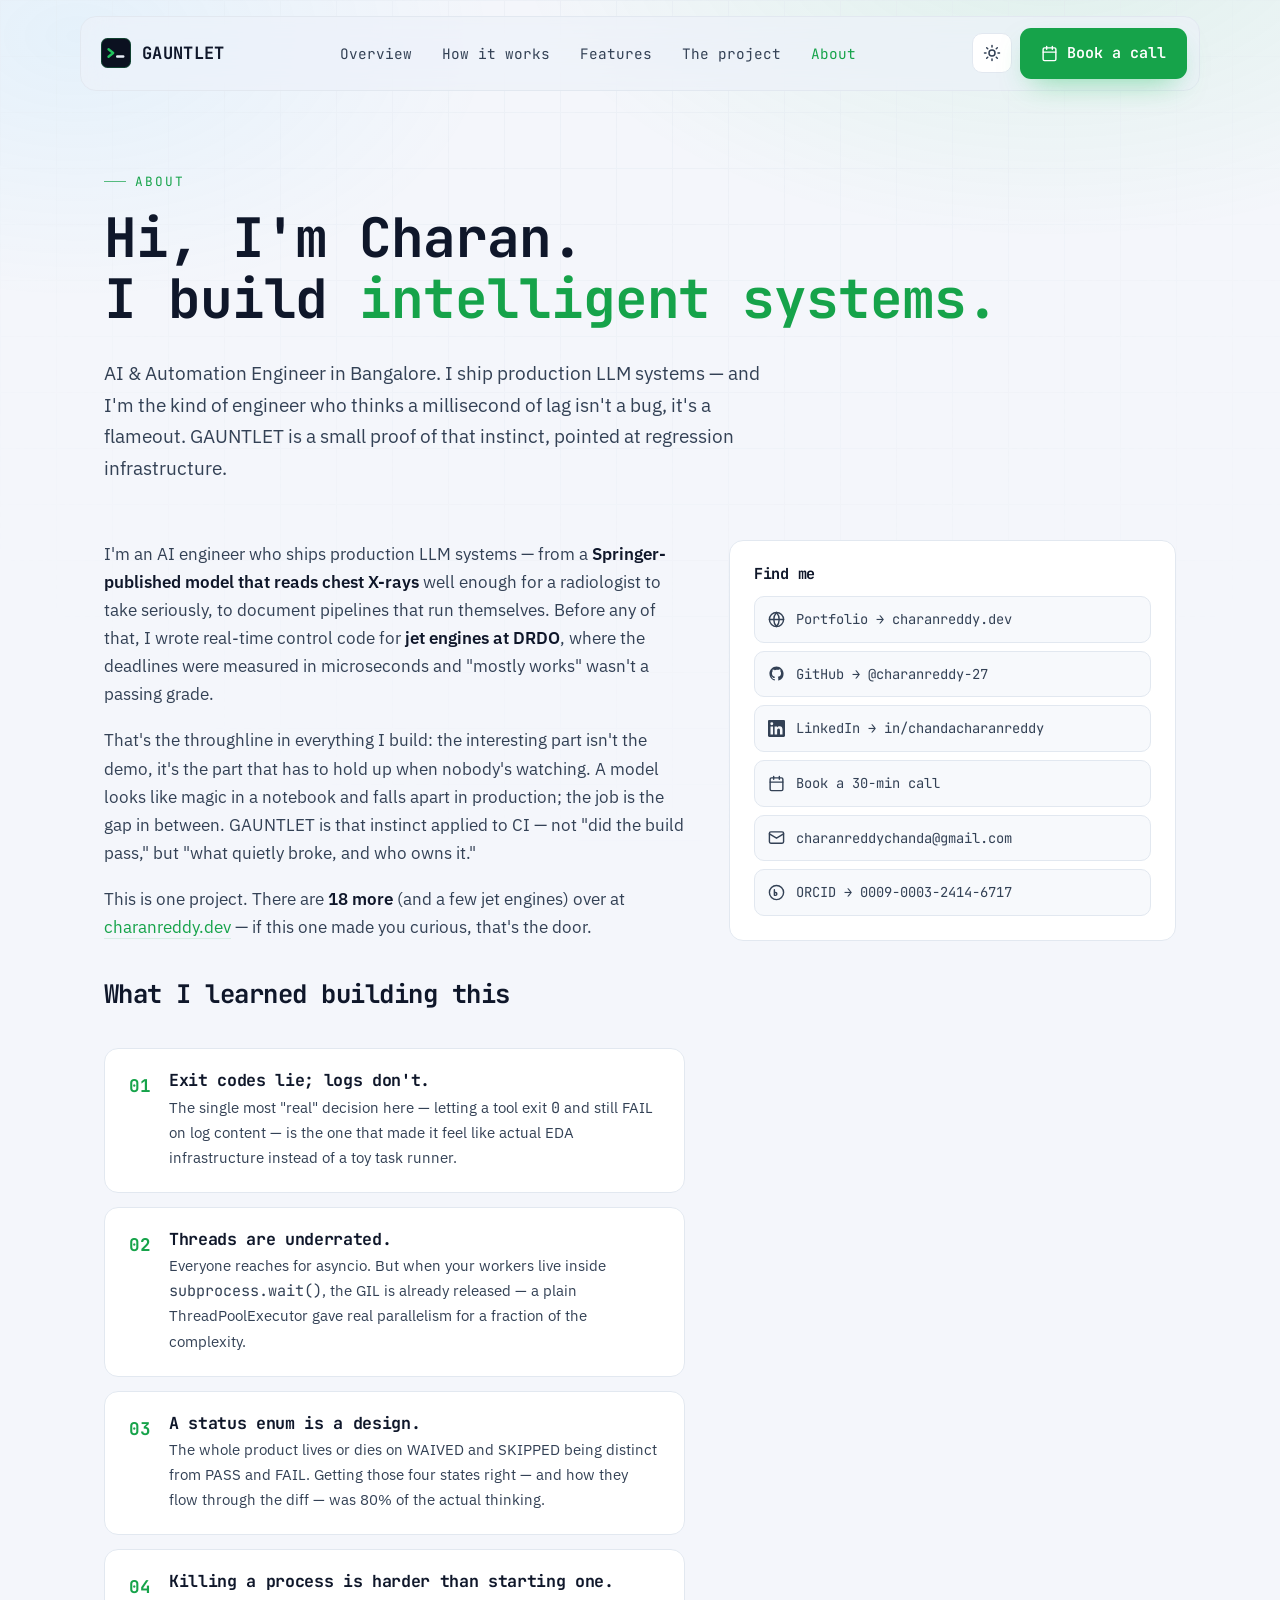
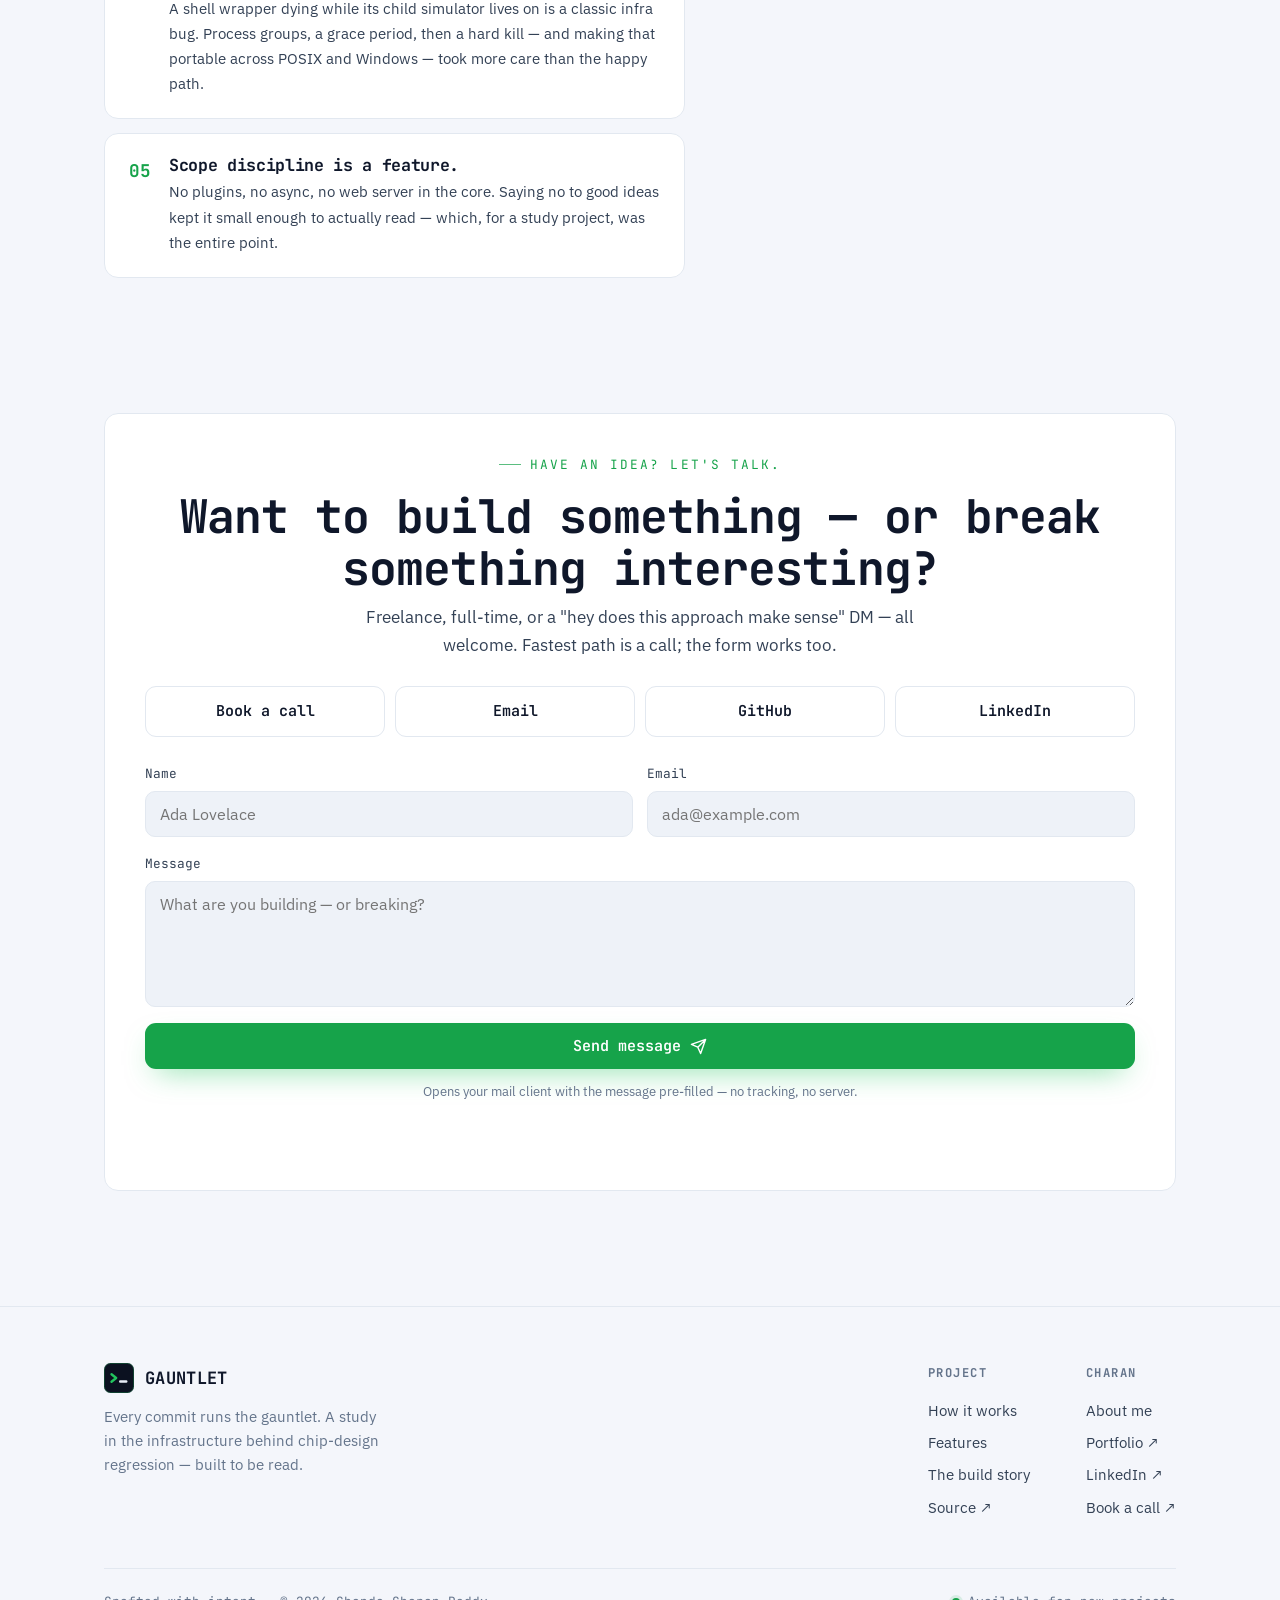
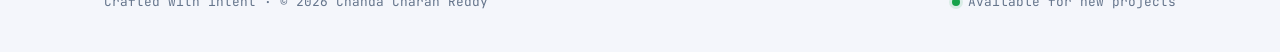
==== web/about.html @ 0a45bc00 "Add base styles for GAUNTLET design system with dark and light themes" ====
<!DOCTYPE html>
<html lang="en" data-theme="dark">
<head>
<meta charset="utf-8">
<meta name="viewport" content="width=device-width, initial-scale=1">
<title>Charan Reddy Chanda — About</title>
<meta name="description" content="AI & Automation Engineer who ships production LLM systems — and, once, real-time control code for jet engines. The human behind GAUNTLET.">
<meta name="author" content="Chanda Charan Reddy">
<meta name="theme-color" content="#070b14">

<meta property="og:type" content="profile">
<meta property="og:title" content="Charan Reddy Chanda — About">
<meta property="og:description" content="AI & Automation Engineer. Ships production LLM systems. Built GAUNTLET as a study in regression infrastructure.">
<meta property="og:image" content="og.png">
<meta name="twitter:card" content="summary_large_image">
<meta name="twitter:title" content="Charan Reddy Chanda — About">
<meta name="twitter:description" content="AI & Automation Engineer. Ships production LLM systems. Built GAUNTLET.">
<meta name="twitter:image" content="og.png">

<link rel="icon" href="favicon.svg" type="image/svg+xml">
<link rel="preconnect" href="https://fonts.googleapis.com">
<link rel="preconnect" href="https://fonts.gstatic.com" crossorigin>
<link href="https://fonts.googleapis.com/css2?family=IBM+Plex+Sans:wght@300;400;500;600&family=JetBrains+Mono:wght@400;500;600;700&display=swap" rel="stylesheet">
<link rel="stylesheet" href="styles.css">
</head>
<body>

<nav class="nav" id="nav" aria-label="Primary">
  <a class="brand" href="index.html" aria-label="GAUNTLET home">
    <svg class="logo" viewBox="0 0 64 64" aria-hidden="true"><rect width="64" height="64" rx="14" fill="#0b1120"/><rect x="1" y="1" width="62" height="62" rx="13" fill="none" stroke="#22c55e" stroke-opacity="0.4" stroke-width="1.5"/><path d="M16 24 L26 32 L16 40" fill="none" stroke="#22c55e" stroke-width="5" stroke-linecap="round" stroke-linejoin="round"/><rect x="32" y="37" width="18" height="5" rx="2.5" fill="#e8edf6"/></svg>
    GAUNTLET
  </a>
  <div class="nav-links" id="navLinks">
    <a href="index.html">Overview</a>
    <a href="index.html#how">How it works</a>
    <a href="index.html#features">Features</a>
    <a href="project.html">The project</a>
    <a href="about.html" aria-current="page">About</a>
  </div>
  <div class="nav-actions">
    <button class="icon-btn theme-toggle" id="themeToggle" type="button" aria-label="Toggle color theme">
      <svg class="moon" viewBox="0 0 24 24" fill="none" stroke="currentColor" stroke-width="2" stroke-linecap="round" stroke-linejoin="round" aria-hidden="true"><path d="M21 12.79A9 9 0 1 1 11.21 3 7 7 0 0 0 21 12.79z"/></svg>
      <svg class="sun" viewBox="0 0 24 24" fill="none" stroke="currentColor" stroke-width="2" stroke-linecap="round" stroke-linejoin="round" aria-hidden="true"><circle cx="12" cy="12" r="4"/><path d="M12 2v2M12 20v2M4.9 4.9l1.4 1.4M17.7 17.7l1.4 1.4M2 12h2M20 12h2M4.9 19.1l1.4-1.4M17.7 6.3l1.4-1.4"/></svg>
    </button>
    <a class="btn btn-primary" href="https://cal.com/charanreddy-27/30min" target="_blank" rel="noopener">
      <svg viewBox="0 0 24 24" fill="none" stroke="currentColor" stroke-width="2" stroke-linecap="round" stroke-linejoin="round" aria-hidden="true"><rect x="3" y="4" width="18" height="18" rx="2"/><path d="M16 2v4M8 2v4M3 10h18"/></svg>
      Book a call
    </a>
    <button class="icon-btn nav-toggle" id="navToggle" type="button" aria-label="Toggle menu" aria-expanded="false">
      <svg viewBox="0 0 24 24" fill="none" stroke="currentColor" stroke-width="2" stroke-linecap="round" aria-hidden="true"><path d="M3 6h18M3 12h18M3 18h18"/></svg>
    </button>
  </div>
</nav>

<!-- ===================================================== PAGE HERO -->
<header class="page-hero">
  <div class="wrap">
    <span class="eyebrow">About</span>
    <h1 style="font-size:clamp(2.1rem,5vw,3.4rem)">Hi, I'm Charan.<br>I build <span class="text-green">intelligent systems.</span></h1>
    <p class="lede">
      AI &amp; Automation Engineer in Bangalore. I ship production LLM systems —
      and I'm the kind of engineer who thinks a millisecond of lag isn't a bug,
      it's a flameout. GAUNTLET is a small proof of that instinct, pointed at
      regression infrastructure.
    </p>
  </div>
</header>

<!-- ======================================================== BODY -->
<section style="padding-top:20px">
  <div class="wrap about-grid">
    <div class="prose reveal">
      <p>
        I'm an AI engineer who ships production LLM systems — from a
        <strong>Springer-published model that reads chest X-rays</strong> well
        enough for a radiologist to take seriously, to document pipelines that
        run themselves. Before any of that, I wrote real-time control code for
        <strong>jet engines at DRDO</strong>, where the deadlines were measured
        in microseconds and "mostly works" wasn't a passing grade.
      </p>
      <p>
        That's the throughline in everything I build: the interesting part isn't
        the demo, it's the part that has to hold up when nobody's watching. A
        model looks like magic in a notebook and falls apart in production; the
        job is the gap in between. GAUNTLET is that instinct applied to CI — not
        "did the build pass," but "what quietly broke, and who owns it."
      </p>
      <p>
        This is one project. There are <strong>18 more</strong> (and a few jet
        engines) over at <a href="https://www.charanreddy.dev" target="_blank" rel="noopener">charanreddy.dev</a>
        — if this one made you curious, that's the door.
      </p>

      <h2 class="section-title" style="font-size:1.6rem;margin-top:2.4rem">What I learned building this</h2>
      <div class="learn-list">
        <div class="learn reveal"><span class="num"></span><div><h4>Exit codes lie; logs don't.</h4><p>The single most "real" decision here — letting a tool exit <code>0</code> and still FAIL on log content — is the one that made it feel like actual EDA infrastructure instead of a toy task runner.</p></div></div>
        <div class="learn reveal"><span class="num"></span><div><h4>Threads are underrated.</h4><p>Everyone reaches for asyncio. But when your workers live inside <code>subprocess.wait()</code>, the GIL is already released — a plain ThreadPoolExecutor gave real parallelism for a fraction of the complexity.</p></div></div>
        <div class="learn reveal"><span class="num"></span><div><h4>A status enum is a design.</h4><p>The whole product lives or dies on WAIVED and SKIPPED being distinct from PASS and FAIL. Getting those four states right — and how they flow through the diff — was 80% of the actual thinking.</p></div></div>
        <div class="learn reveal"><span class="num"></span><div><h4>Killing a process is harder than starting one.</h4><p>A shell wrapper dying while its child simulator lives on is a classic infra bug. Process groups, a grace period, then a hard kill — and making that portable across POSIX and Windows — took more care than the happy path.</p></div></div>
        <div class="learn reveal"><span class="num"></span><div><h4>Scope discipline is a feature.</h4><p>No plugins, no async, no web server in the core. Saying no to good ideas kept it small enough to actually read — which, for a study project, was the entire point.</p></div></div>
      </div>
    </div>

    <aside class="side-card reveal">
      <h4>Find me</h4>
      <div class="side-links">
        <a href="https://www.charanreddy.dev" target="_blank" rel="noopener">
          <svg viewBox="0 0 24 24" fill="none" stroke="currentColor" stroke-width="2" stroke-linecap="round" stroke-linejoin="round"><circle cx="12" cy="12" r="10"/><path d="M2 12h20M12 2a15 15 0 0 1 0 20 15 15 0 0 1 0-20"/></svg>
          Portfolio → charanreddy.dev
        </a>
        <a href="https://github.com/charanreddy-27" target="_blank" rel="noopener">
          <svg viewBox="0 0 24 24" fill="currentColor"><path d="M12 2C6.48 2 2 6.58 2 12.26c0 4.5 2.87 8.32 6.84 9.67.5.1.68-.22.68-.49 0-.24-.01-.87-.01-1.71-2.78.62-3.37-1.37-3.37-1.37-.45-1.18-1.11-1.5-1.11-1.5-.91-.64.07-.62.07-.62 1 .07 1.53 1.06 1.53 1.06.89 1.56 2.34 1.11 2.91.85.09-.66.35-1.11.63-1.36-2.22-.26-4.56-1.14-4.56-5.07 0-1.12.39-2.03 1.03-2.75-.1-.26-.45-1.3.1-2.71 0 0 .84-.28 2.75 1.05A9.36 9.36 0 0 1 12 6.84c.85 0 1.71.12 2.51.34 1.91-1.33 2.75-1.05 2.75-1.05.55 1.41.2 2.45.1 2.71.64.72 1.03 1.63 1.03 2.75 0 3.94-2.34 4.81-4.57 5.06.36.32.68.94.68 1.9 0 1.37-.01 2.48-.01 2.82 0 .27.18.6.69.49A10.03 10.03 0 0 0 22 12.26C22 6.58 17.52 2 12 2z"/></svg>
          GitHub → @charanreddy-27
        </a>
        <a href="https://www.linkedin.com/in/chandacharanreddy/" target="_blank" rel="noopener">
          <svg viewBox="0 0 24 24" fill="currentColor"><path d="M20.45 20.45h-3.56v-5.57c0-1.33-.02-3.04-1.85-3.04-1.85 0-2.14 1.45-2.14 2.94v5.67H9.35V9h3.42v1.56h.05c.48-.9 1.64-1.85 3.37-1.85 3.6 0 4.27 2.37 4.27 5.46v6.28zM5.34 7.43a2.06 2.06 0 1 1 0-4.13 2.06 2.06 0 0 1 0 4.13zM7.12 20.45H3.56V9h3.56v11.45zM22.22 0H1.77C.79 0 0 .77 0 1.72v20.56C0 23.23.79 24 1.77 24h20.45c.98 0 1.78-.77 1.78-1.72V1.72C24 .77 23.2 0 22.22 0z"/></svg>
          LinkedIn → in/chandacharanreddy
        </a>
        <a href="https://cal.com/charanreddy-27/30min" target="_blank" rel="noopener">
          <svg viewBox="0 0 24 24" fill="none" stroke="currentColor" stroke-width="2" stroke-linecap="round" stroke-linejoin="round"><rect x="3" y="4" width="18" height="18" rx="2"/><path d="M16 2v4M8 2v4M3 10h18"/></svg>
          Book a 30-min call
        </a>
        <a href="mailto:charanreddychanda@gmail.com">
          <svg viewBox="0 0 24 24" fill="none" stroke="currentColor" stroke-width="2" stroke-linecap="round" stroke-linejoin="round"><rect x="2" y="4" width="20" height="16" rx="2"/><path d="M22 7l-10 6L2 7"/></svg>
          charanreddychanda@gmail.com
        </a>
        <a href="https://orcid.org/0009-0003-2414-6717" target="_blank" rel="noopener">
          <svg viewBox="0 0 24 24" fill="none" stroke="currentColor" stroke-width="2" stroke-linecap="round" stroke-linejoin="round"><circle cx="12" cy="12" r="10"/><path d="M9 8v8M9 8h.01M9.5 12h1a2 2 0 1 1 0 4h-1"/></svg>
          ORCID → 0009-0003-2414-6717
        </a>
      </div>
    </aside>
  </div>
</section>

<!-- ==================================================== CONTACT -->
<section id="contact" style="padding-top:20px">
  <div class="wrap">
    <div class="contact-card reveal">
      <span class="eyebrow" style="justify-content:center;width:100%;text-align:center;display:flex">Have an idea? Let's talk.</span>
      <h2 class="section-title" style="text-align:center">Want to build something — or break<br>something interesting?</h2>
      <p class="section-lead" style="margin:0 auto 26px;text-align:center">Freelance, full-time, or a "hey does this approach make sense" DM — all welcome. Fastest path is a call; the form works too.</p>

      <div class="contact-top">
        <a class="btn btn-ghost btn-block" href="https://cal.com/charanreddy-27/30min" target="_blank" rel="noopener">Book a call</a>
        <a class="btn btn-ghost btn-block" href="mailto:charanreddychanda@gmail.com">Email</a>
        <a class="btn btn-ghost btn-block" href="https://github.com/charanreddy-27" target="_blank" rel="noopener">GitHub</a>
        <a class="btn btn-ghost btn-block" href="https://www.linkedin.com/in/chandacharanreddy/" target="_blank" rel="noopener">LinkedIn</a>
      </div>

      <form id="contactForm" novalidate>
        <div class="form-row">
          <div class="field">
            <label for="cf-name">Name</label>
            <input id="cf-name" name="name" type="text" autocomplete="name" placeholder="Ada Lovelace" required>
          </div>
          <div class="field">
            <label for="cf-email">Email</label>
            <input id="cf-email" name="email" type="email" autocomplete="email" placeholder="ada@example.com" required>
          </div>
        </div>
        <div class="field">
          <label for="cf-message">Message</label>
          <textarea id="cf-message" name="message" rows="5" placeholder="What are you building — or breaking?" required></textarea>
        </div>
        <button class="btn btn-primary btn-block" type="submit">
          Send message
          <svg viewBox="0 0 24 24" fill="none" stroke="currentColor" stroke-width="2" stroke-linecap="round" stroke-linejoin="round" aria-hidden="true"><path d="M22 2L11 13M22 2l-7 20-4-9-9-4 20-7z"/></svg>
        </button>
        <p class="form-note">Opens your mail client with the message pre-filled — no tracking, no server.</p>
        <p class="form-status" id="formStatus" role="status" aria-live="polite"></p>
      </form>
    </div>
  </div>
</section>

<footer class="footer">
  <div class="wrap">
    <div class="footer-grid">
      <div>
        <a class="brand" href="index.html">
          <svg class="logo" viewBox="0 0 64 64" aria-hidden="true"><rect width="64" height="64" rx="14" fill="#0b1120"/><rect x="1" y="1" width="62" height="62" rx="13" fill="none" stroke="#22c55e" stroke-opacity="0.4" stroke-width="1.5"/><path d="M16 24 L26 32 L16 40" fill="none" stroke="#22c55e" stroke-width="5" stroke-linecap="round" stroke-linejoin="round"/><rect x="32" y="37" width="18" height="5" rx="2.5" fill="#e8edf6"/></svg>
          GAUNTLET
        </a>
        <p class="f-tag">Every commit runs the gauntlet. A study in the infrastructure behind chip-design regression — built to be read.</p>
      </div>
      <div class="f-cols">
        <div class="f-col">
          <h5>Project</h5>
          <a href="index.html#how">How it works</a>
          <a href="index.html#features">Features</a>
          <a href="project.html">The build story</a>
          <a href="https://github.com/charanreddy-27" target="_blank" rel="noopener">Source ↗</a>
        </div>
        <div class="f-col">
          <h5>Charan</h5>
          <a href="about.html">About me</a>
          <a href="https://www.charanreddy.dev" target="_blank" rel="noopener">Portfolio ↗</a>
          <a href="https://www.linkedin.com/in/chandacharanreddy/" target="_blank" rel="noopener">LinkedIn ↗</a>
          <a href="https://cal.com/charanreddy-27/30min" target="_blank" rel="noopener">Book a call ↗</a>
        </div>
      </div>
    </div>
    <div class="footer-base">
      <span>Crafted with intent · © 2026 Chanda Charan Reddy</span>
      <span class="avail"><span class="dot"></span>Available for new projects</span>
    </div>
  </div>
</footer>

<script src="main.js"></script>
</body>
</html>
---- web/styles.css ----
/* ============================================================================
   GAUNTLET — design system
   Terminal-grade dark-first aesthetic. Palette and status colors are lifted
   straight from the CLI (green PASS, red FAIL, amber WAIVED, purple TIMEOUT).
   Fonts: JetBrains Mono (structure) + IBM Plex Sans (prose).
   ========================================================================== */

:root {
  /* surfaces */
  --bg: #070b14;
  --bg-2: #0b1120;
  --surface: #0f1729;
  --surface-2: #131c30;
  --elevated: #172136;
  --border: rgba(148, 163, 184, 0.14);
  --border-strong: rgba(148, 163, 184, 0.26);

  /* text */
  --text: #e8edf6;
  --text-2: #aab6c9;
  --muted: #7d8aa0;

  /* brand + status (same semantics as the terminal report) */
  --green: #22c55e;
  --green-soft: rgba(34, 197, 94, 0.14);
  --red: #f43f5e;
  --red-soft: rgba(244, 63, 94, 0.14);
  --amber: #f59e0b;
  --amber-soft: rgba(245, 158, 11, 0.15);
  --purple: #a855f7;
  --purple-soft: rgba(168, 85, 247, 0.15);
  --slate: #64748b;
  --slate-soft: rgba(100, 116, 139, 0.16);
  --cyan: #38bdf8;

  /* type */
  --font-mono: "JetBrains Mono", ui-monospace, "SF Mono", Menlo, Consolas, monospace;
  --font-sans: "IBM Plex Sans", -apple-system, BlinkMacSystemFont, "Segoe UI", sans-serif;

  /* geometry */
  --radius: 14px;
  --radius-sm: 9px;
  --maxw: 1120px;
  --shadow: 0 24px 60px -24px rgba(0, 0, 0, 0.75);
  --shadow-glow: 0 0 0 1px var(--border), 0 30px 80px -30px rgba(34, 197, 94, 0.25);

  --ease: cubic-bezier(0.22, 1, 0.36, 1);
}

:root[data-theme="light"] {
  --bg: #f4f6fb;
  --bg-2: #eef2f8;
  --surface: #ffffff;
  --surface-2: #f7f9fc;
  --elevated: #ffffff;
  --border: #e2e8f0;
  --border-strong: #cbd5e1;
  --text: #0f172a;
  --text-2: #334155;
  --muted: #64748b;
  --green-soft: rgba(22, 163, 74, 0.12);
  --green: #16a34a;
  --red: #e11d48;
  --amber: #d97706;
  --purple: #9333ea;
  --shadow: 0 24px 50px -28px rgba(15, 23, 42, 0.35);
  --shadow-glow: 0 0 0 1px var(--border), 0 24px 60px -34px rgba(22, 163, 74, 0.28);
}

/* ------------------------------------------------------------------ base */
*,
*::before,
*::after { box-sizing: border-box; }

html { scroll-behavior: smooth; -webkit-text-size-adjust: 100%; }

@media (prefers-reduced-motion: reduce) {
  html { scroll-behavior: auto; }
  *, *::before, *::after {
    animation-duration: 0.001ms !important;
    animation-iteration-count: 1 !important;
    transition-duration: 0.001ms !important;
  }
}

body {
  margin: 0;
  font-family: var(--font-sans);
  font-size: 17px;
  line-height: 1.65;
  color: var(--text-2);
  background: var(--bg);
  -webkit-font-smoothing: antialiased;
  overflow-x: hidden;
}

/* ambient grid + glow, sits behind everything */
body::before {
  content: "";
  position: fixed;
  inset: 0;
  z-index: -2;
  background:
    radial-gradient(900px 520px at 82% -8%, rgba(34, 197, 94, 0.10), transparent 60%),
    radial-gradient(760px 480px at 6% 4%, rgba(56, 189, 248, 0.08), transparent 55%);
  pointer-events: none;
}
body::after {
  content: "";
  position: fixed;
  inset: 0;
  z-index: -2;
  background-image:
    linear-gradient(var(--border) 1px, transparent 1px),
    linear-gradient(90deg, var(--border) 1px, transparent 1px);
  background-size: 56px 56px;
  mask-image: radial-gradient(circle at 50% 0%, #000 0%, transparent 78%);
  opacity: 0.5;
  pointer-events: none;
}

h1, h2, h3, h4 {
  font-family: var(--font-mono);
  color: var(--text);
  line-height: 1.12;
  letter-spacing: -0.02em;
  margin: 0 0 0.5em;
  font-weight: 700;
  overflow-wrap: break-word;
}

/* Grid/flex children default to min-width:auto, which lets a long
   unbreakable line (e.g. the terminal title) push the whole page wider
   than the viewport. Letting them shrink to 0 keeps mobile overflow-free. */
.hero-grid > *,
.about-grid > *,
.moneyshot > *,
.term-bar,
.install .il { min-width: 0; }

p { margin: 0 0 1rem; }
a { color: inherit; text-decoration: none; }

code, .mono { font-family: var(--font-mono); }

::selection { background: var(--green-soft); color: var(--text); }

:focus-visible {
  outline: 2px solid var(--green);
  outline-offset: 3px;
  border-radius: 4px;
}

/* ------------------------------------------------------------ layout */
.wrap { width: 100%; max-width: var(--maxw); margin: 0 auto; padding: 0 24px; }

section { padding: clamp(64px, 9vw, 128px) 0; position: relative; }

.eyebrow {
  font-family: var(--font-mono);
  font-size: 0.8rem;
  letter-spacing: 0.16em;
  text-transform: uppercase;
  color: var(--green);
  display: inline-flex;
  align-items: center;
  gap: 0.55rem;
  margin-bottom: 1rem;
}
.eyebrow::before {
  content: "";
  width: 22px;
  height: 1px;
  background: var(--green);
  opacity: 0.7;
}

.section-title { font-size: clamp(1.9rem, 4vw, 2.9rem); margin-bottom: 0.6rem; }
.section-lead { max-width: 60ch; color: var(--text-2); font-size: 1.06rem; }

.text-green { color: var(--green); }
.text-strong { color: var(--text); }

/* --------------------------------------------------------------- nav */
.nav {
  position: fixed;
  top: 16px;
  left: 50%;
  transform: translateX(-50%);
  width: calc(100% - 32px);
  max-width: var(--maxw);
  z-index: 50;
  display: flex;
  align-items: center;
  justify-content: space-between;
  gap: 16px;
  padding: 11px 12px 11px 20px;
  border: 1px solid var(--border);
  border-radius: 16px;
  background: color-mix(in srgb, var(--bg-2) 72%, transparent);
  backdrop-filter: blur(16px) saturate(140%);
  -webkit-backdrop-filter: blur(16px) saturate(140%);
  transition: box-shadow 0.3s var(--ease), border-color 0.3s var(--ease);
}
.nav.scrolled { box-shadow: var(--shadow); border-color: var(--border-strong); }

.brand { display: inline-flex; align-items: center; gap: 11px; font-family: var(--font-mono); font-weight: 700; color: var(--text); letter-spacing: 0.02em; }
.brand .logo { width: 30px; height: 30px; flex: none; }
.brand .brand-sub { color: var(--green); }

.nav-links { display: flex; align-items: center; gap: 4px; }
.nav-links a {
  font-family: var(--font-mono);
  font-size: 0.9rem;
  color: var(--text-2);
  padding: 8px 13px;
  border-radius: 9px;
  transition: color 0.2s var(--ease), background 0.2s var(--ease);
}
.nav-links a:hover { color: var(--text); background: var(--surface); }
.nav-links a[aria-current="page"] { color: var(--green); }

.nav-actions { display: flex; align-items: center; gap: 8px; }

.icon-btn {
  display: inline-grid;
  place-items: center;
  width: 40px;
  height: 40px;
  border-radius: 10px;
  border: 1px solid var(--border);
  background: var(--surface);
  color: var(--text-2);
  cursor: pointer;
  transition: color 0.2s var(--ease), border-color 0.2s var(--ease), background 0.2s var(--ease);
}
.icon-btn:hover { color: var(--text); border-color: var(--border-strong); }
.icon-btn svg { width: 18px; height: 18px; }
.theme-toggle .sun { display: none; }
:root[data-theme="light"] .theme-toggle .sun { display: block; }
:root[data-theme="light"] .theme-toggle .moon { display: none; }

.nav-toggle { display: none; }

/* ------------------------------------------------------------ buttons */
.btn {
  display: inline-flex;
  align-items: center;
  justify-content: center;
  gap: 0.55rem;
  font-family: var(--font-mono);
  font-size: 0.94rem;
  font-weight: 600;
  padding: 12px 20px;
  border-radius: 11px;
  border: 1px solid transparent;
  cursor: pointer;
  transition: transform 0.18s var(--ease), background 0.2s var(--ease),
    border-color 0.2s var(--ease), color 0.2s var(--ease), box-shadow 0.2s var(--ease);
  white-space: nowrap;
}
.btn svg { width: 17px; height: 17px; }
.btn:active { transform: translateY(1px); }

.btn-primary {
  background: var(--green);
  color: #04120a;
  box-shadow: 0 12px 30px -12px rgba(34, 197, 94, 0.6);
}
.btn-primary:hover { background: #34d572; box-shadow: 0 16px 40px -12px rgba(34, 197, 94, 0.75); }
:root[data-theme="light"] .btn-primary { color: #fff; }

.btn-ghost { background: var(--surface); color: var(--text); border-color: var(--border); }
.btn-ghost:hover { border-color: var(--green); color: var(--green); }

.btn-block { width: 100%; }

/* --------------------------------------------------------------- hero */
.hero { padding-top: clamp(140px, 20vh, 200px); padding-bottom: clamp(48px, 8vw, 96px); }
.hero-grid { display: grid; grid-template-columns: 1.04fr 1fr; gap: clamp(32px, 5vw, 68px); align-items: center; }

.badge-row { display: flex; flex-wrap: wrap; gap: 8px; margin-bottom: 22px; }
.pill {
  display: inline-flex;
  align-items: center;
  gap: 7px;
  font-family: var(--font-mono);
  font-size: 0.78rem;
  color: var(--text-2);
  padding: 6px 12px;
  border: 1px solid var(--border);
  border-radius: 999px;
  background: var(--surface);
}
.pill .dot { width: 7px; height: 7px; border-radius: 50%; background: var(--green); box-shadow: 0 0 0 3px var(--green-soft); }

.hero h1 {
  font-size: clamp(2.1rem, 6.4vw, 4.3rem);
  letter-spacing: -0.035em;
  margin-bottom: 0.35em;
}
.hero h1 .grad {
  background: linear-gradient(100deg, var(--green), var(--cyan));
  -webkit-background-clip: text;
  background-clip: text;
  color: transparent;
}
.hero-tag {
  font-family: var(--font-mono);
  color: var(--green);
  font-size: 0.95rem;
  letter-spacing: 0.02em;
  margin-bottom: 1.4rem;
}
.hero-lead { font-size: 1.16rem; max-width: 44ch; color: var(--text-2); margin-bottom: 2rem; }
.hero-cta { display: flex; flex-wrap: wrap; gap: 12px; margin-bottom: 1.9rem; }

.hero-stats { display: flex; gap: 30px; flex-wrap: wrap; }
.hero-stats .stat .n { font-family: var(--font-mono); font-size: 1.6rem; font-weight: 700; color: var(--text); }
.hero-stats .stat .l { font-size: 0.82rem; color: var(--muted); }

/* ------------------------------------------------------- terminal card */
.terminal {
  border: 1px solid var(--border);
  border-radius: var(--radius);
  background: linear-gradient(180deg, var(--surface), var(--bg-2));
  box-shadow: var(--shadow-glow);
  overflow: hidden;
}
.term-bar {
  display: flex;
  align-items: center;
  gap: 8px;
  padding: 12px 16px;
  border-bottom: 1px solid var(--border);
  background: var(--surface-2);
}
.term-dots { display: flex; gap: 7px; }
.term-dots i { width: 12px; height: 12px; border-radius: 50%; display: block; }
.term-dots i:nth-child(1) { background: #ff5f57; }
.term-dots i:nth-child(2) { background: #febc2e; }
.term-dots i:nth-child(3) { background: #28c840; }
.term-title { font-family: var(--font-mono); font-size: 0.78rem; color: var(--muted); margin-left: 6px; white-space: nowrap; overflow: hidden; text-overflow: ellipsis; }
.term-body {
  padding: 18px 18px 20px;
  font-family: var(--font-mono);
  font-size: 0.86rem;
  line-height: 1.75;
  color: var(--text-2);
  white-space: pre-wrap;
  word-break: break-word;
  min-height: 320px;
}
.term-body .prompt { color: var(--green); }
.term-body .cmd { color: var(--text); }
.term-body .dim { color: var(--muted); }
.cursor { display: inline-block; width: 9px; height: 1.05em; background: var(--green); transform: translateY(2px); animation: blink 1.1s steps(2) infinite; }
@keyframes blink { 0%, 50% { opacity: 1; } 50.01%, 100% { opacity: 0; } }

/* status tokens reused across terminal + tables */
.st { font-weight: 700; }
.st-pass { color: var(--green); }
.st-fail { color: var(--red); }
.st-waived { color: var(--amber); }
.st-timeout { color: var(--purple); }
.st-skipped { color: var(--slate); }

/* --------------------------------------------------- logos / marquee */
.trust { padding: 28px 0; border-top: 1px solid var(--border); border-bottom: 1px solid var(--border); }
.trust-row { display: flex; flex-wrap: wrap; align-items: center; justify-content: center; gap: 14px 30px; }
.trust-row .t {
  font-family: var(--font-mono);
  font-size: 0.82rem;
  color: var(--muted);
  display: inline-flex;
  align-items: center;
  gap: 9px;
}
.trust-row svg { width: 18px; height: 18px; opacity: 0.85; }

/* ----------------------------------------------------------- pipeline */
.pipe {
  display: grid;
  grid-template-columns: repeat(4, 1fr);
  gap: 14px;
  margin-top: 40px;
}
.node {
  position: relative;
  border: 1px solid var(--border);
  border-radius: var(--radius-sm);
  background: var(--surface);
  padding: 18px 16px;
  transition: border-color 0.25s var(--ease), transform 0.25s var(--ease), box-shadow 0.25s var(--ease);
}
.node:hover { transform: translateY(-4px); border-color: var(--border-strong); box-shadow: var(--shadow); }
.node .n-top { display: flex; align-items: center; justify-content: space-between; margin-bottom: 10px; }
.node .n-id { font-family: var(--font-mono); font-size: 0.92rem; color: var(--text); font-weight: 700; }
.node .badge { font-family: var(--font-mono); font-size: 0.68rem; padding: 3px 8px; border-radius: 6px; font-weight: 700; }
.badge.b-pass { color: var(--green); background: var(--green-soft); }
.badge.b-waived { color: var(--amber); background: var(--amber-soft); }
.badge.b-fail { color: var(--red); background: var(--red-soft); }
.badge.b-skip { color: var(--slate); background: var(--slate-soft); }
.node .n-tool { font-size: 0.82rem; color: var(--muted); font-family: var(--font-mono); }
.node .n-dep { margin-top: 12px; font-size: 0.72rem; color: var(--muted); font-family: var(--font-mono); border-top: 1px dashed var(--border); padding-top: 10px; }

/* ----------------------------------------------------------- features */
.feature-grid { display: grid; grid-template-columns: repeat(3, 1fr); gap: 18px; margin-top: 48px; }
.card {
  border: 1px solid var(--border);
  border-radius: var(--radius);
  background: var(--surface);
  padding: 26px 24px;
  transition: border-color 0.25s var(--ease), transform 0.25s var(--ease), box-shadow 0.25s var(--ease);
}
.card:hover { transform: translateY(-4px); border-color: var(--border-strong); box-shadow: var(--shadow); }
.card .ic {
  width: 44px; height: 44px; border-radius: 11px;
  display: grid; place-items: center;
  background: var(--green-soft); color: var(--green);
  margin-bottom: 16px;
}
.card .ic svg { width: 22px; height: 22px; }
.card h3 { font-size: 1.12rem; margin-bottom: 0.4rem; }
.card p { font-size: 0.96rem; margin: 0; color: var(--text-2); }
.card.span-2 { grid-column: span 2; }

/* --------------------------------------------------------- moneyshot */
.moneyshot { display: grid; grid-template-columns: 1fr 1fr; gap: 18px; margin-top: 44px; align-items: stretch; }
.run-card { border: 1px solid var(--border); border-radius: var(--radius); overflow: hidden; background: var(--surface); }
.run-head { display: flex; align-items: center; justify-content: space-between; padding: 14px 18px; border-bottom: 1px solid var(--border); background: var(--surface-2); }
.run-head .rc-title { font-family: var(--font-mono); font-size: 0.86rem; color: var(--text); }
.run-head .verdict { font-family: var(--font-mono); font-size: 0.74rem; font-weight: 700; padding: 4px 10px; border-radius: 7px; }
.verdict.v-pass { color: var(--green); background: var(--green-soft); }
.verdict.v-fail { color: var(--red); background: var(--red-soft); }
.run-table { width: 100%; border-collapse: collapse; font-family: var(--font-mono); font-size: 0.82rem; }
.run-table td { padding: 11px 18px; border-bottom: 1px solid var(--border); color: var(--text-2); }
.run-table tr:last-child td { border-bottom: none; }
.run-table .tstatus { width: 92px; }
.run-table .tstep { color: var(--text); }
.run-table .tnote { color: var(--muted); text-align: right; font-size: 0.76rem; }

.diff-banner {
  grid-column: span 2;
  border: 1px solid var(--red-soft);
  background: linear-gradient(180deg, var(--red-soft), transparent);
  border-radius: var(--radius);
  padding: 22px 24px;
  display: flex;
  align-items: center;
  justify-content: space-between;
  gap: 18px;
  flex-wrap: wrap;
}
.diff-banner .db-left { display: flex; align-items: center; gap: 16px; }
.diff-banner .db-ic { width: 44px; height: 44px; border-radius: 11px; display: grid; place-items: center; background: var(--red-soft); color: var(--red); flex: none; }
.diff-banner .db-ic svg { width: 24px; height: 24px; }
.diff-banner h4 { margin: 0 0 2px; font-size: 1rem; }
.diff-banner p { margin: 0; font-size: 0.9rem; }
.diff-banner code { color: var(--red); font-weight: 700; }
.diff-exit { font-family: var(--font-mono); font-size: 0.78rem; color: var(--muted); }
.diff-exit b { color: var(--red); }

/* ------------------------------------------------------- design notes */
.notes { display: grid; grid-template-columns: repeat(2, 1fr); gap: 16px; margin-top: 44px; }
.note {
  border: 1px solid var(--border);
  border-left: 3px solid var(--green);
  border-radius: var(--radius-sm);
  background: var(--surface);
  padding: 20px 22px;
}
.note h4 { font-size: 1rem; margin-bottom: 0.35rem; }
.note p { margin: 0; font-size: 0.93rem; color: var(--text-2); }
.note code { color: var(--green); font-size: 0.86em; }

/* ------------------------------------------------------------- steps */
.install {
  margin-top: 44px;
  border: 1px solid var(--border);
  border-radius: var(--radius);
  background: var(--surface);
  overflow: hidden;
}
.install .il { display: flex; align-items: center; justify-content: space-between; gap: 12px 16px; flex-wrap: wrap; padding: 16px 20px; border-bottom: 1px solid var(--border); font-family: var(--font-mono); }
.install .il:last-child { border-bottom: none; }
.install .il .txt { color: var(--text-2); font-size: 0.9rem; overflow-wrap: anywhere; }
.install .il .txt .p { color: var(--green); }
.install .il .txt .c { color: var(--text); }
.copy-btn {
  display: inline-flex; align-items: center; gap: 7px;
  font-family: var(--font-mono); font-size: 0.78rem;
  color: var(--text-2); background: var(--surface-2);
  border: 1px solid var(--border); border-radius: 8px;
  padding: 7px 12px; cursor: pointer; flex: none;
  transition: color 0.2s var(--ease), border-color 0.2s var(--ease);
}
.copy-btn:hover { color: var(--green); border-color: var(--green); }
.copy-btn svg { width: 14px; height: 14px; }

/* --------------------------------------------------------------- CTA */
.cta-band {
  border: 1px solid var(--border);
  border-radius: 20px;
  background:
    radial-gradient(600px 300px at 50% -30%, var(--green-soft), transparent 70%),
    var(--surface);
  padding: clamp(40px, 6vw, 72px);
  text-align: center;
}
.cta-band h2 { font-size: clamp(1.7rem, 4vw, 2.6rem); margin-bottom: 0.5rem; }
.cta-band p { max-width: 52ch; margin: 0 auto 1.8rem; color: var(--text-2); }
.cta-actions { display: flex; flex-wrap: wrap; gap: 12px; justify-content: center; }

/* ------------------------------------------------------------ footer */
.footer { border-top: 1px solid var(--border); padding: 56px 0 40px; }
.footer-grid { display: flex; flex-wrap: wrap; justify-content: space-between; gap: 30px; }
.footer .brand { margin-bottom: 12px; }
.footer .f-tag { font-size: 0.92rem; color: var(--muted); max-width: 32ch; }
.footer .f-cols { display: flex; gap: 56px; flex-wrap: wrap; }
.footer .f-col h5 { font-family: var(--font-mono); font-size: 0.76rem; letter-spacing: 0.12em; text-transform: uppercase; color: var(--muted); margin: 0 0 12px; }
.footer .f-col a { display: block; font-size: 0.92rem; color: var(--text-2); padding: 4px 0; transition: color 0.2s var(--ease); }
.footer .f-col a:hover { color: var(--green); }
.footer-base { display: flex; flex-wrap: wrap; justify-content: space-between; gap: 12px; margin-top: 44px; padding-top: 22px; border-top: 1px solid var(--border); font-family: var(--font-mono); font-size: 0.8rem; color: var(--muted); }
.footer-base .avail { display: inline-flex; align-items: center; gap: 8px; }
.footer-base .avail .dot { width: 8px; height: 8px; border-radius: 50%; background: var(--green); box-shadow: 0 0 0 3px var(--green-soft); }

/* ==================================================== about / project */
.page-hero { padding-top: clamp(150px, 18vh, 210px); padding-bottom: 20px; }
.lede { font-size: 1.2rem; color: var(--text-2); max-width: 62ch; }

.about-grid { display: grid; grid-template-columns: 1.3fr 1fr; gap: 44px; align-items: start; }
.prose p { margin-bottom: 1.15rem; }
.prose p:last-child { margin-bottom: 0; }
.prose strong { color: var(--text); font-weight: 600; }
.prose a { color: var(--green); border-bottom: 1px solid var(--green-soft); transition: border-color 0.2s var(--ease); }
.prose a:hover { border-color: var(--green); }

.side-card { border: 1px solid var(--border); border-radius: var(--radius); background: var(--surface); padding: 24px; position: sticky; top: 96px; }
.side-card h4 { font-size: 0.95rem; margin-bottom: 14px; }
.side-links { display: grid; gap: 8px; }
.side-links a {
  display: flex; align-items: center; gap: 11px;
  padding: 11px 13px; border-radius: 10px;
  border: 1px solid var(--border); background: var(--surface-2);
  font-family: var(--font-mono); font-size: 0.86rem; color: var(--text-2);
  transition: color 0.2s var(--ease), border-color 0.2s var(--ease), transform 0.2s var(--ease);
}
.side-links a:hover { color: var(--text); border-color: var(--border-strong); transform: translateX(3px); }
.side-links svg { width: 17px; height: 17px; flex: none; }

.learn-list { display: grid; gap: 14px; margin-top: 40px; counter-reset: learn; }
.learn {
  display: grid; grid-template-columns: auto 1fr; gap: 18px; align-items: start;
  border: 1px solid var(--border); border-radius: var(--radius);
  background: var(--surface); padding: 22px 24px;
}
.learn .num { counter-increment: learn; font-family: var(--font-mono); font-weight: 700; color: var(--green); font-size: 1.1rem; }
.learn .num::before { content: "0" counter(learn); }
.learn h4 { font-size: 1.04rem; margin-bottom: 0.3rem; }
.learn p { margin: 0; font-size: 0.95rem; color: var(--text-2); }

/* timeline */
.timeline { position: relative; margin-top: 46px; padding-left: 30px; }
.timeline::before { content: ""; position: absolute; left: 7px; top: 6px; bottom: 6px; width: 2px; background: linear-gradient(var(--green), var(--border)); }
.tl-item { position: relative; padding-bottom: 30px; }
.tl-item:last-child { padding-bottom: 0; }
.tl-item::before { content: ""; position: absolute; left: -30px; top: 4px; width: 16px; height: 16px; border-radius: 50%; background: var(--bg); border: 2px solid var(--green); box-shadow: 0 0 0 4px var(--green-soft); }
.tl-item .tl-date { font-family: var(--font-mono); font-size: 0.78rem; color: var(--green); letter-spacing: 0.04em; }
.tl-item h4 { font-size: 1.08rem; margin: 4px 0 0.35rem; }
.tl-item p { margin: 0; font-size: 0.95rem; color: var(--text-2); }
.tl-item.hard::before { border-color: var(--amber); box-shadow: 0 0 0 4px var(--amber-soft); }
.tl-item.hard .tl-date { color: var(--amber); }
.tl-item.launch::before { border-color: var(--cyan); box-shadow: 0 0 0 4px rgba(56, 189, 248, 0.16); }
.tl-item.launch .tl-date { color: var(--cyan); }

/* stack table */
.stack-grid { display: grid; grid-template-columns: repeat(2, 1fr); gap: 14px; margin-top: 44px; }
.stack-row { border: 1px solid var(--border); border-radius: var(--radius-sm); background: var(--surface); padding: 18px 20px; }
.stack-row .s-name { font-family: var(--font-mono); color: var(--text); font-weight: 700; margin-bottom: 4px; display: flex; align-items: center; gap: 9px; }
.stack-row .s-name .tag { font-size: 0.68rem; color: var(--green); background: var(--green-soft); padding: 2px 8px; border-radius: 6px; }
.stack-row p { margin: 0; font-size: 0.9rem; color: var(--text-2); }

/* contact form */
.contact-card { border: 1px solid var(--border); border-radius: var(--radius); background: var(--surface); padding: clamp(26px, 4vw, 40px); }
.contact-top { display: grid; grid-template-columns: repeat(4, 1fr); gap: 10px; margin-bottom: 26px; }
.form-row { display: grid; grid-template-columns: 1fr 1fr; gap: 14px; }
.field { display: flex; flex-direction: column; gap: 7px; margin-bottom: 16px; }
.field label { font-family: var(--font-mono); font-size: 0.8rem; color: var(--text-2); }
.field input, .field textarea {
  font-family: var(--font-sans); font-size: 0.98rem;
  color: var(--text); background: var(--bg-2);
  border: 1px solid var(--border); border-radius: 10px;
  padding: 12px 14px; width: 100%; resize: vertical;
  transition: border-color 0.2s var(--ease), box-shadow 0.2s var(--ease);
}
.field input:focus, .field textarea:focus { outline: none; border-color: var(--green); box-shadow: 0 0 0 3px var(--green-soft); }
.form-note { font-size: 0.82rem; color: var(--muted); margin: 12px 0 0; text-align: center; }
.form-status { font-family: var(--font-mono); font-size: 0.86rem; margin-top: 14px; text-align: center; min-height: 1.2em; }
.form-status.ok { color: var(--green); }

/* reveal-on-scroll */
.reveal { opacity: 0; transform: translateY(22px); transition: opacity 0.7s var(--ease), transform 0.7s var(--ease); }
.reveal.in { opacity: 1; transform: none; }
@media (prefers-reduced-motion: reduce) { .reveal { opacity: 1; transform: none; } }

/* ------------------------------------------------------- responsive */
@media (max-width: 940px) {
  .hero-grid, .about-grid { grid-template-columns: 1fr; }
  .hero-visual { order: -1; }
  .moneyshot { grid-template-columns: 1fr; }
  .diff-banner { grid-column: span 1; }
  .feature-grid { grid-template-columns: repeat(2, 1fr); }
  .card.span-2 { grid-column: span 2; }
  .pipe { grid-template-columns: repeat(2, 1fr); }
  .notes, .stack-grid { grid-template-columns: 1fr; }
  .side-card { position: static; }
  .contact-top { grid-template-columns: repeat(2, 1fr); }
}

@media (max-width: 620px) {
  body { font-size: 16px; }
  .nav-links { display: none; }
  .nav-links.open {
    display: flex; flex-direction: column; align-items: stretch;
    position: absolute; top: calc(100% + 10px); left: 0; right: 0;
    padding: 10px; gap: 4px;
    background: var(--bg-2); border: 1px solid var(--border); border-radius: 14px;
    box-shadow: var(--shadow);
  }
  .nav-toggle { display: inline-grid; }
  .feature-grid, .pipe { grid-template-columns: 1fr; }
  .card.span-2 { grid-column: span 1; }
  .form-row { grid-template-columns: 1fr; }
  .contact-top { grid-template-columns: 1fr 1fr; }
  .hero-stats { gap: 20px; }
  .footer .f-cols { gap: 32px; }
}
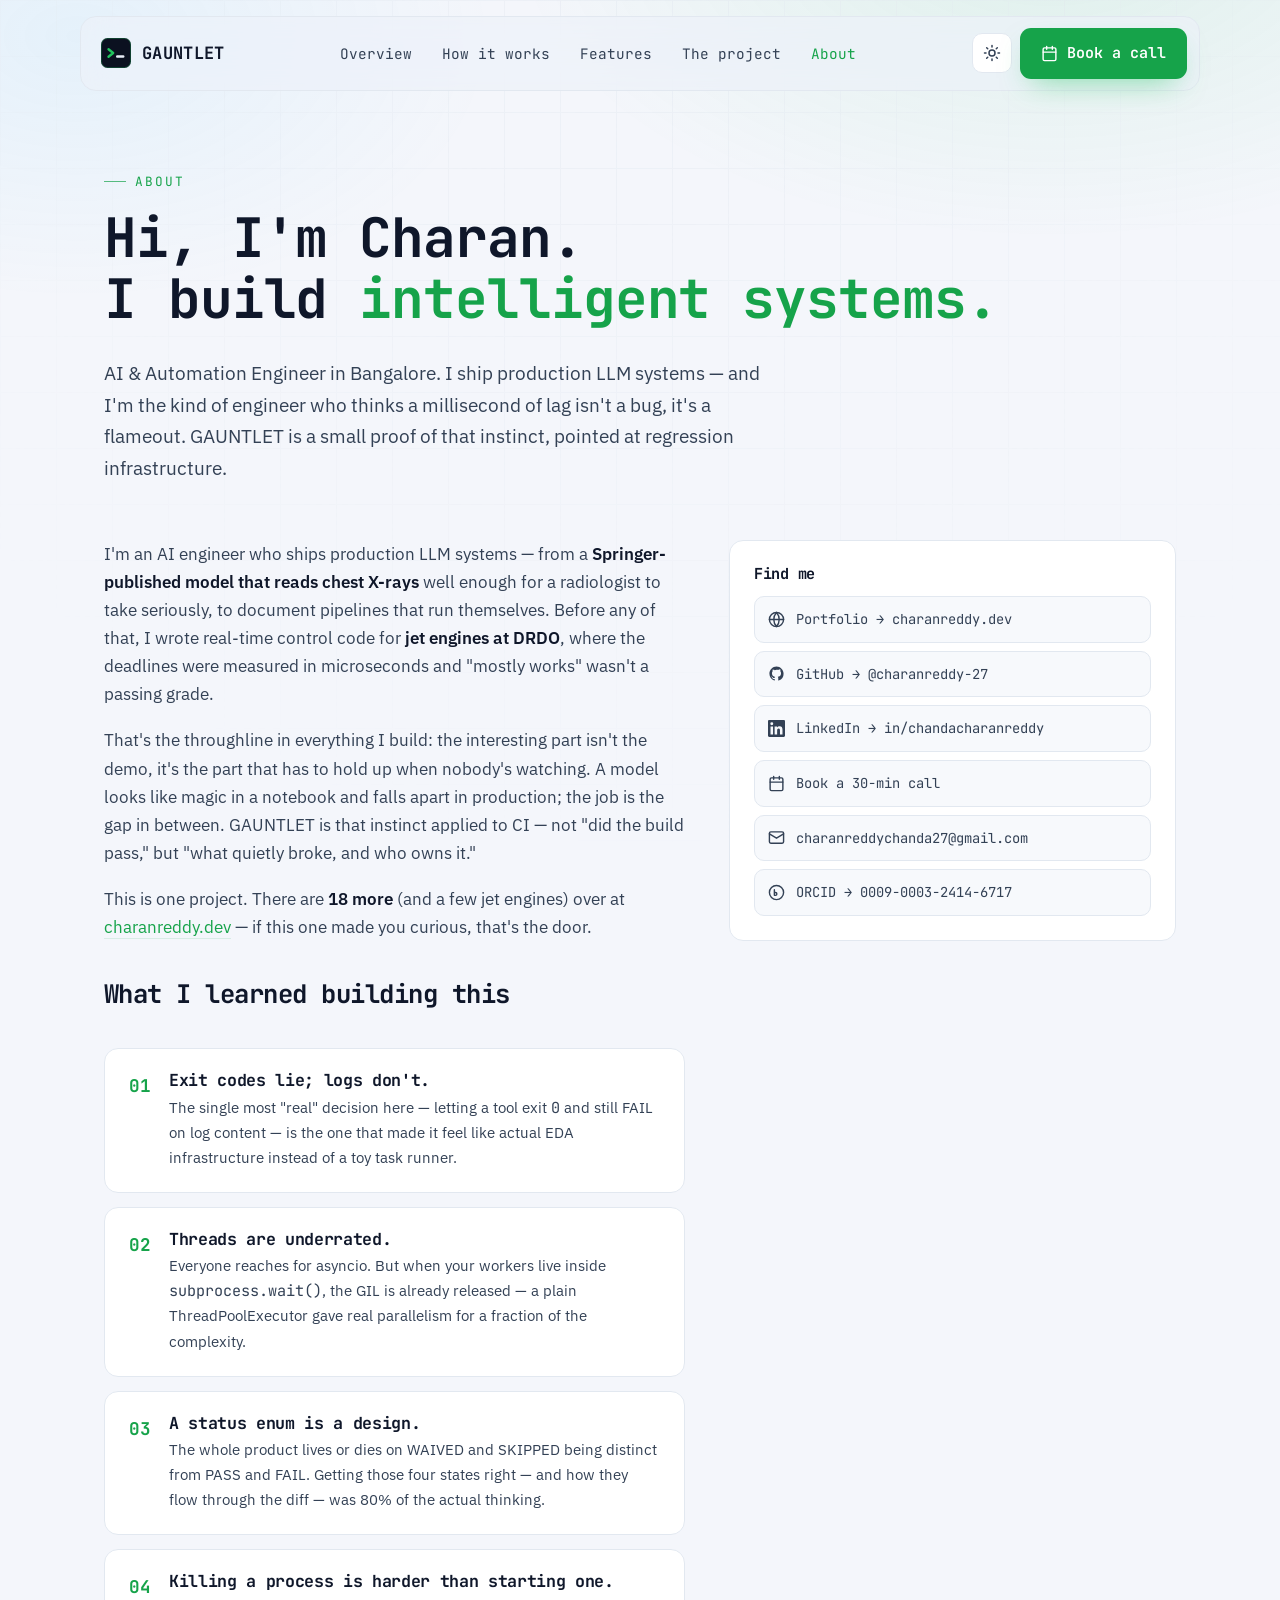
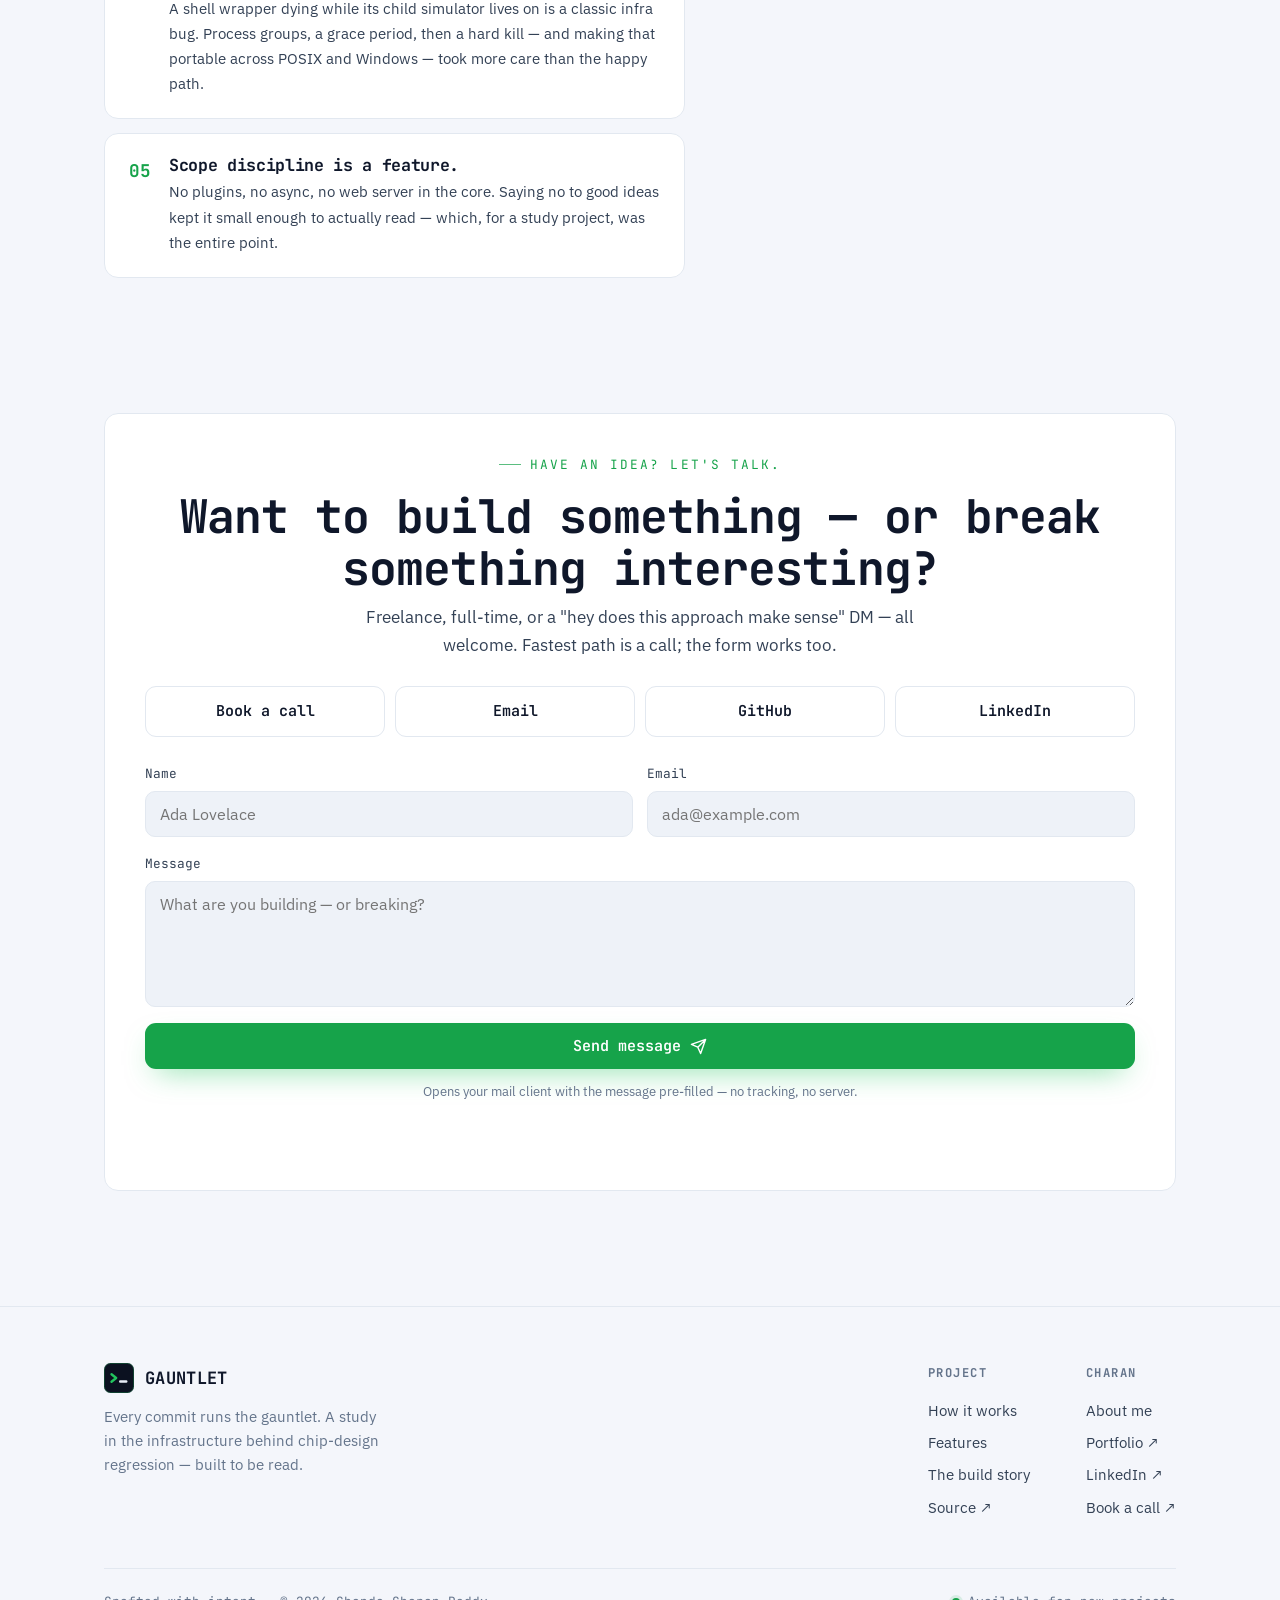
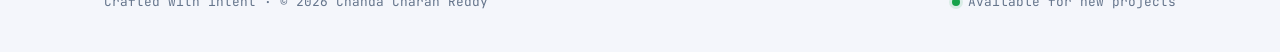
==== commit d2432735: "Fix Vercel build failure and site correctness issues Vercel builds failed with "No python entrypoint" ====
--- a/web/about.html
+++ b/web/about.html
@@ -6,16 +6,29 @@
 <title>Charan Reddy Chanda — About</title>
 <meta name="description" content="AI & Automation Engineer who ships production LLM systems — and, once, real-time control code for jet engines. The human behind GAUNTLET.">
 <meta name="author" content="Chanda Charan Reddy">
-<meta name="theme-color" content="#070b14">
+<meta name="theme-color" content="#070b14" media="(prefers-color-scheme: dark)">
+<meta name="theme-color" content="#f4f6fb" media="(prefers-color-scheme: light)">
+<link rel="canonical" href="https://gauntlet-charanreddy-27s-projects.vercel.app/about">
 
 <meta property="og:type" content="profile">
+<meta property="og:site_name" content="GAUNTLET">
 <meta property="og:title" content="Charan Reddy Chanda — About">
 <meta property="og:description" content="AI & Automation Engineer. Ships production LLM systems. Built GAUNTLET as a study in regression infrastructure.">
-<meta property="og:image" content="og.png">
+<meta property="og:image" content="https://gauntlet-charanreddy-27s-projects.vercel.app/og.png">
+<meta property="og:image:alt" content="GAUNTLET — every commit runs the gauntlet">
+<meta property="og:url" content="https://gauntlet-charanreddy-27s-projects.vercel.app/about">
 <meta name="twitter:card" content="summary_large_image">
 <meta name="twitter:title" content="Charan Reddy Chanda — About">
 <meta name="twitter:description" content="AI & Automation Engineer. Ships production LLM systems. Built GAUNTLET.">
-<meta name="twitter:image" content="og.png">
+<meta name="twitter:image" content="https://gauntlet-charanreddy-27s-projects.vercel.app/og.png">
+
+<!-- Applies the stored/system theme before first paint, so light-mode
+     visitors never see a flash of the dark default. -->
+<script>
+(function(){try{var t=localStorage.getItem("gauntlet-theme");
+if(!t)t=window.matchMedia("(prefers-color-scheme: light)").matches?"light":"dark";
+document.documentElement.setAttribute("data-theme",t);}catch(e){}})();
+</script>
 
 <link rel="icon" href="favicon.svg" type="image/svg+xml">
 <link rel="preconnect" href="https://fonts.googleapis.com">
@@ -120,9 +133,9 @@
           <svg viewBox="0 0 24 24" fill="none" stroke="currentColor" stroke-width="2" stroke-linecap="round" stroke-linejoin="round"><rect x="3" y="4" width="18" height="18" rx="2"/><path d="M16 2v4M8 2v4M3 10h18"/></svg>
           Book a 30-min call
         </a>
-        <a href="mailto:charanreddychanda@gmail.com">
+        <a href="mailto:charanreddychanda27@gmail.com">
           <svg viewBox="0 0 24 24" fill="none" stroke="currentColor" stroke-width="2" stroke-linecap="round" stroke-linejoin="round"><rect x="2" y="4" width="20" height="16" rx="2"/><path d="M22 7l-10 6L2 7"/></svg>
-          charanreddychanda@gmail.com
+          charanreddychanda27@gmail.com
         </a>
         <a href="https://orcid.org/0009-0003-2414-6717" target="_blank" rel="noopener">
           <svg viewBox="0 0 24 24" fill="none" stroke="currentColor" stroke-width="2" stroke-linecap="round" stroke-linejoin="round"><circle cx="12" cy="12" r="10"/><path d="M9 8v8M9 8h.01M9.5 12h1a2 2 0 1 1 0 4h-1"/></svg>
@@ -143,7 +156,7 @@
 
       <div class="contact-top">
         <a class="btn btn-ghost btn-block" href="https://cal.com/charanreddy-27/30min" target="_blank" rel="noopener">Book a call</a>
-        <a class="btn btn-ghost btn-block" href="mailto:charanreddychanda@gmail.com">Email</a>
+        <a class="btn btn-ghost btn-block" href="mailto:charanreddychanda27@gmail.com">Email</a>
         <a class="btn btn-ghost btn-block" href="https://github.com/charanreddy-27" target="_blank" rel="noopener">GitHub</a>
         <a class="btn btn-ghost btn-block" href="https://www.linkedin.com/in/chandacharanreddy/" target="_blank" rel="noopener">LinkedIn</a>
       </div>
@@ -190,7 +203,7 @@
           <a href="index.html#how">How it works</a>
           <a href="index.html#features">Features</a>
           <a href="project.html">The build story</a>
-          <a href="https://github.com/charanreddy-27" target="_blank" rel="noopener">Source ↗</a>
+          <a href="https://github.com/charanreddy-27/GAUNTLET" target="_blank" rel="noopener">Source ↗</a>
         </div>
         <div class="f-col">
           <h5>Charan</h5>
@@ -208,6 +221,6 @@
   </div>
 </footer>
 
-<script src="main.js"></script>
+<script src="main.js" defer></script>
 </body>
 </html>
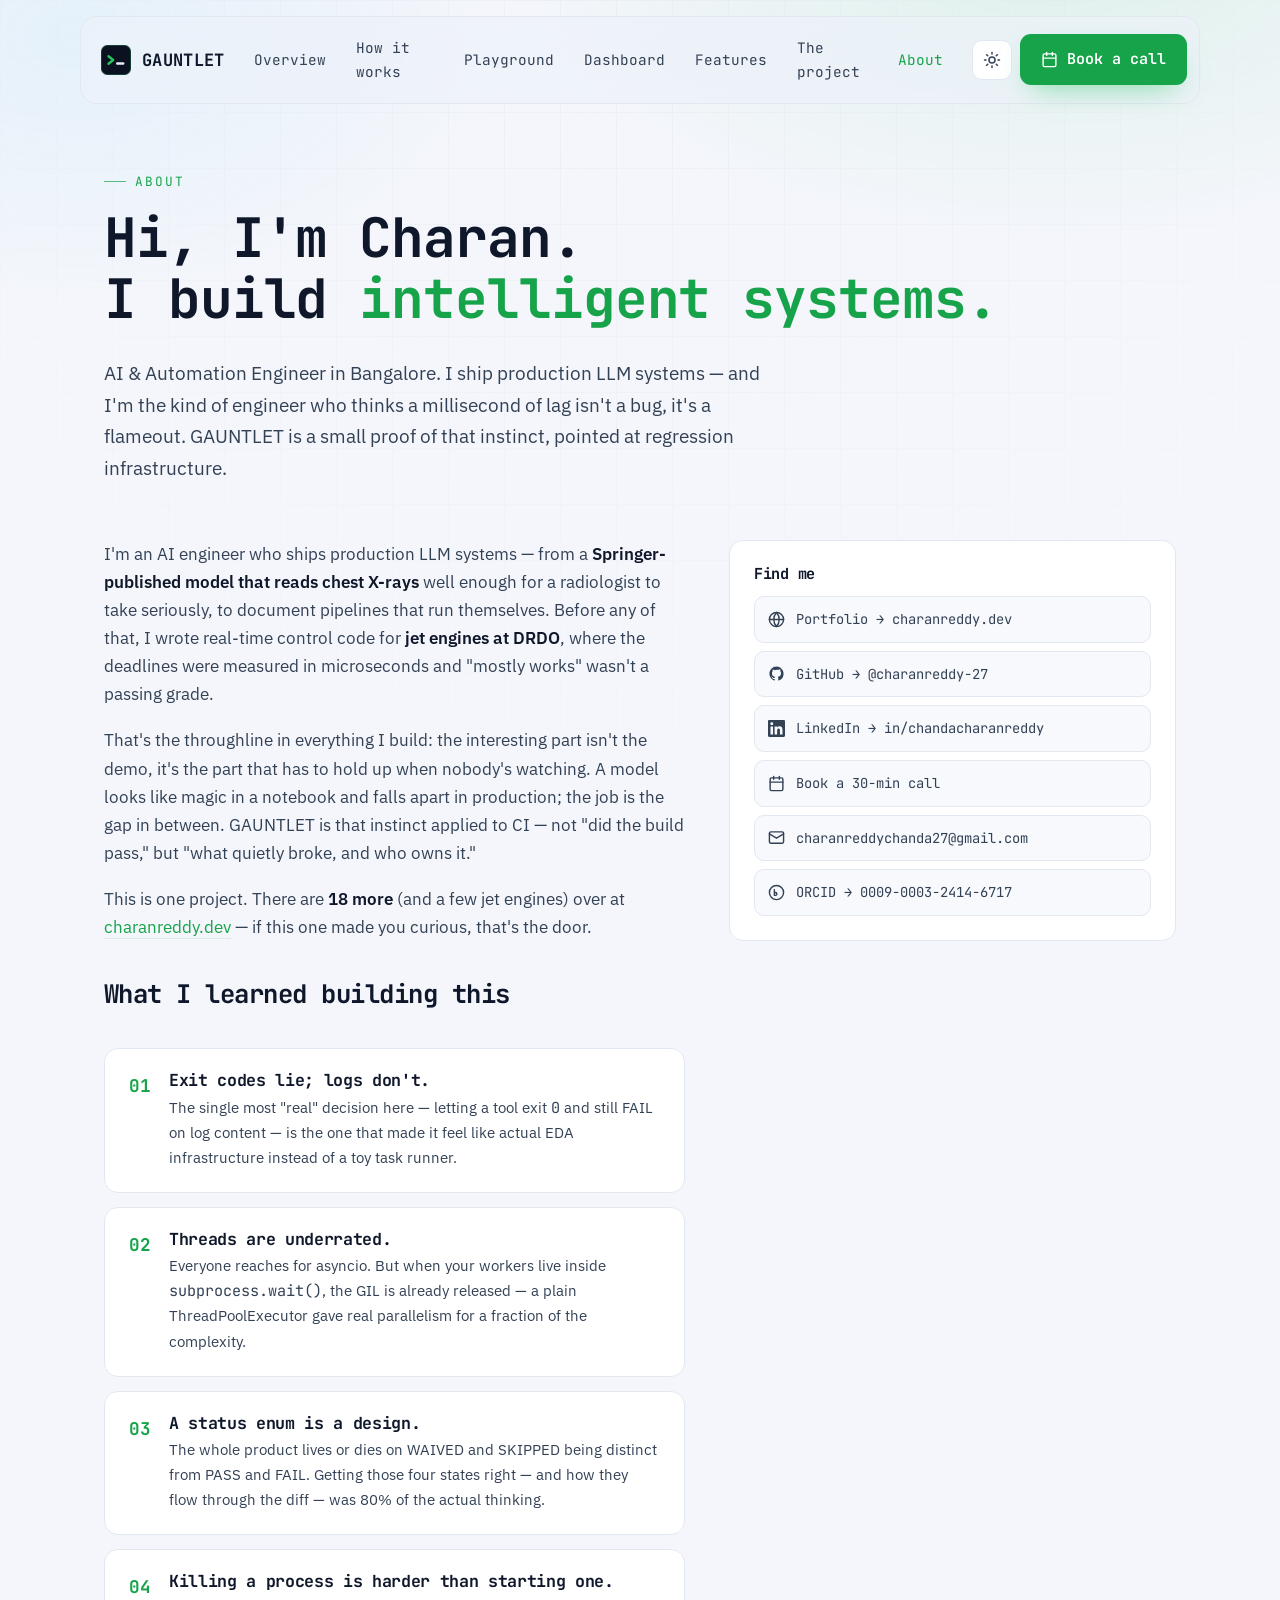
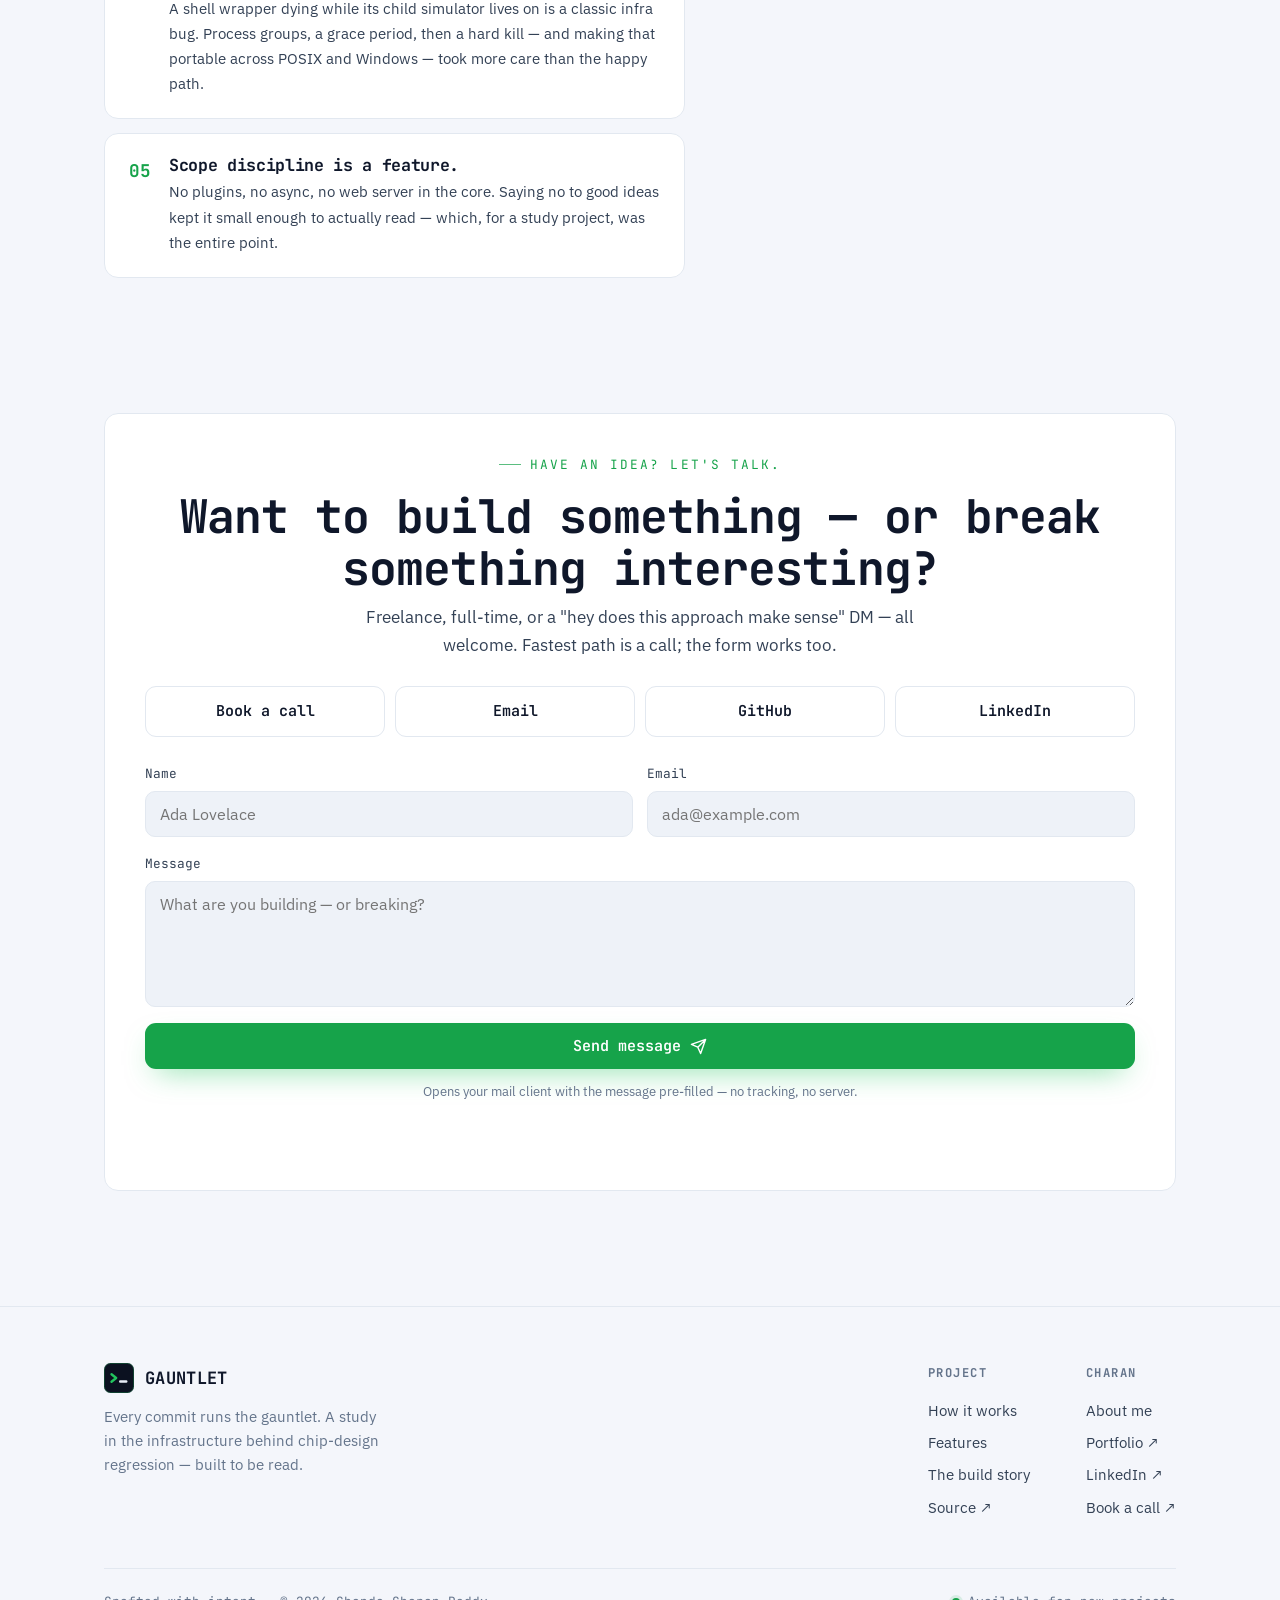
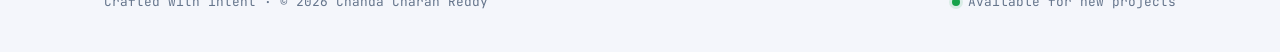
==== commit 90e5a656: "Site: an in-browser playground, a dashboard tour, real sample reports - Playground: the scheduler's " ====
--- a/web/about.html
+++ b/web/about.html
@@ -46,6 +46,8 @@
   <div class="nav-links" id="navLinks">
     <a href="index.html">Overview</a>
     <a href="index.html#how">How it works</a>
+    <a href="index.html#playground">Playground</a>
+    <a href="index.html#dashboard">Dashboard</a>
     <a href="index.html#features">Features</a>
     <a href="project.html">The project</a>
     <a href="about.html" aria-current="page">About</a>
--- a/web/styles.css
+++ b/web/styles.css
@@ -636,3 +636,133 @@
   .hero-stats { gap: 20px; }
   .footer .f-cols { gap: 32px; }
 }
+
+/* ========================================================== playground */
+.pg {
+  margin-top: 40px;
+  border: 1px solid var(--border);
+  border-radius: 18px;
+  background: linear-gradient(180deg, var(--surface), var(--bg-2));
+  box-shadow: var(--shadow-glow);
+  overflow: hidden;
+}
+.pg-controls {
+  display: flex; flex-wrap: wrap; align-items: flex-end; gap: 18px 26px;
+  padding: 20px 22px; border-bottom: 1px solid var(--border); background: var(--surface-2);
+}
+.pg-group { display: flex; flex-direction: column; gap: 8px; min-width: 0; }
+.pg-label { font-family: var(--font-mono); font-size: 0.7rem; letter-spacing: 0.14em; text-transform: uppercase; color: var(--muted); }
+.pg-chips { display: flex; flex-wrap: wrap; gap: 8px; }
+.pg-toggle {
+  display: inline-flex; align-items: center; gap: 8px;
+  font-family: var(--font-mono); font-size: 0.8rem; color: var(--text-2);
+  background: var(--surface); border: 1px solid var(--border); border-radius: 999px;
+  padding: 7px 13px; cursor: pointer;
+  transition: color .2s var(--ease), border-color .2s var(--ease), background .2s var(--ease);
+}
+.pg-toggle::before { content: ""; width: 8px; height: 8px; border-radius: 50%; border: 1.5px solid var(--muted); transition: inherit; }
+.pg-toggle:hover { color: var(--text); border-color: var(--border-strong); }
+.pg-toggle[aria-pressed="true"] { color: var(--text); border-color: var(--red); background: var(--red-soft); }
+.pg-toggle[aria-pressed="true"]::before { background: var(--red); border-color: var(--red); }
+.pg-toggle.waiver[aria-pressed="true"] { border-color: var(--amber); background: var(--amber-soft); }
+.pg-toggle.waiver[aria-pressed="true"]::before { background: var(--amber); border-color: var(--amber); }
+.is-running .pg-toggle { opacity: .55; cursor: not-allowed; }
+.pg-actions { display: flex; gap: 10px; margin-left: auto; }
+.pg-actions .btn:disabled { opacity: .6; cursor: progress; }
+
+.pg-stage { display: grid; grid-template-columns: minmax(0, 1.25fr) minmax(0, 1fr); }
+.pg-dag { padding: 24px 20px; border-right: 1px solid var(--border); display: grid; align-items: center; min-height: 260px; }
+.pg-dag svg { width: 100%; height: auto; display: block; font-family: var(--font-mono); overflow: visible; }
+.pg-edge { fill: none; stroke: var(--border-strong); stroke-width: 2; transition: stroke .3s var(--ease); }
+.pg-edge.lit { stroke: var(--green); }
+.pg-edge.cut { stroke: var(--red); stroke-dasharray: 5 5; opacity: .7; }
+.pg-node .box { fill: var(--surface); stroke: var(--border-strong); stroke-width: 1.4; transition: fill .3s var(--ease), stroke .3s var(--ease); }
+.pg-node .rail { fill: var(--slate); transition: fill .3s var(--ease); }
+.pg-node .name { fill: var(--text); font-size: 14px; font-weight: 700; }
+.pg-node .sub { fill: var(--muted); font-size: 11px; }
+.pg-node .track { fill: var(--border); }
+.pg-node .bar { fill: var(--cyan); }
+.pg-node.is-running .box { stroke: var(--cyan); animation: pg-pulse 1.1s ease-in-out infinite; }
+.pg-node.is-running .rail { fill: var(--cyan); }
+.pg-node.is-running .sub { fill: var(--cyan); }
+@keyframes pg-pulse { 50% { stroke-opacity: .35; } }
+.pg-node.is-PASS .box { stroke: var(--green); fill: color-mix(in srgb, var(--green) 8%, var(--surface)); }
+.pg-node.is-PASS .rail, .pg-node.is-PASS .bar { fill: var(--green); } .pg-node.is-PASS .sub { fill: var(--green); }
+.pg-node.is-WAIVED .box { stroke: var(--amber); fill: color-mix(in srgb, var(--amber) 9%, var(--surface)); }
+.pg-node.is-WAIVED .rail, .pg-node.is-WAIVED .bar { fill: var(--amber); } .pg-node.is-WAIVED .sub { fill: var(--amber); }
+.pg-node.is-FAIL .box { stroke: var(--red); fill: color-mix(in srgb, var(--red) 10%, var(--surface)); }
+.pg-node.is-FAIL .rail, .pg-node.is-FAIL .bar { fill: var(--red); } .pg-node.is-FAIL .sub { fill: var(--red); }
+.pg-node.is-TIMEOUT .box { stroke: var(--purple); fill: color-mix(in srgb, var(--purple) 10%, var(--surface)); }
+.pg-node.is-TIMEOUT .rail, .pg-node.is-TIMEOUT .bar { fill: var(--purple); } .pg-node.is-TIMEOUT .sub { fill: var(--purple); }
+.pg-node.is-SKIPPED .box { stroke: var(--slate); stroke-dasharray: 5 4; fill: transparent; }
+.pg-node.is-SKIPPED .name { fill: var(--muted); }
+
+.pg-term { margin: 0; border: 0; border-radius: 0; box-shadow: none; background: transparent; display: flex; flex-direction: column; min-width: 0; }
+.pg-term .term-body {
+  min-height: 0; height: 300px; overflow-y: auto; font-size: 0.8rem; line-height: 1.7;
+  white-space: pre; overflow-x: auto; word-break: normal;
+}
+.pg-foot { display: grid; grid-template-columns: minmax(0, 1fr) minmax(0, 1.4fr); border-top: 1px solid var(--border); }
+.pg-hist { padding: 18px 22px; border-right: 1px solid var(--border); min-width: 0; }
+.pg-hist ol { list-style: none; margin: 10px 0 0; padding: 0; display: flex; flex-wrap: wrap; gap: 8px; }
+.pg-run { display: inline-flex; align-items: center; gap: 7px; font-family: var(--font-mono); font-size: 0.74rem; padding: 5px 10px; border-radius: 8px; border: 1px solid var(--border); background: var(--surface); color: var(--muted); }
+.pg-run b { font-weight: 700; }
+.pg-run.ok b { color: var(--green); } .pg-run.bad b { color: var(--red); }
+.pg-run em { font-style: normal; }
+.pg-run.latest { border-color: var(--border-strong); color: var(--text-2); }
+.pg-empty { font-size: 0.86rem; color: var(--muted); margin: 10px 0 0; }
+.pg-diff { padding: 18px 22px; min-width: 0; }
+.pg-hint { margin: 0; color: var(--muted); font-size: 0.92rem; }
+.pg-diff-head { display: flex; flex-wrap: wrap; align-items: baseline; gap: 6px 14px; margin-bottom: 12px; }
+.pg-diff-head code { font-size: 0.8rem; color: var(--muted); }
+.pg-diff-head strong { font-family: var(--font-mono); font-size: 0.98rem; color: var(--text); }
+.pg-diff.bad .pg-diff-head strong { color: var(--red); }
+.pg-diff.ok .pg-diff-head strong { color: var(--green); }
+.pg-exit { font-family: var(--font-mono); font-size: 0.76rem; color: var(--muted); margin-left: auto; }
+.pg-buckets { display: grid; grid-template-columns: repeat(3, minmax(0, 1fr)); gap: 10px; }
+.pg-bucket { border: 1px solid var(--border); border-radius: 10px; padding: 10px 12px; background: var(--surface); min-width: 0; }
+.pg-bucket .k { display: block; font-family: var(--font-mono); font-size: 0.68rem; letter-spacing: 0.1em; text-transform: uppercase; color: var(--muted); }
+.pg-bucket .v { display: block; font-family: var(--font-mono); font-size: 0.82rem; color: var(--text); margin-top: 4px; overflow-wrap: anywhere; }
+.pg-bucket.new { border-color: color-mix(in srgb, var(--red) 40%, transparent); }
+.pg-bucket.new .k { color: var(--red); } .pg-bucket.fixed .k { color: var(--green); } .pg-bucket.still .k { color: var(--amber); }
+
+/* ======================================================= dashboard tour */
+.tour { margin-top: 40px; display: grid; grid-template-columns: minmax(0, 0.9fr) minmax(0, 2fr); gap: 28px; align-items: start; }
+.tour-tabs { display: grid; gap: 10px; }
+.tour-tab {
+  text-align: left; cursor: pointer; width: 100%;
+  border: 1px solid var(--border); border-radius: 13px; background: var(--surface);
+  padding: 15px 16px; color: var(--text-2); font: inherit;
+  transition: border-color .2s var(--ease), background .2s var(--ease), transform .2s var(--ease);
+}
+.tour-tab:hover { border-color: var(--border-strong); transform: translateX(3px); }
+.tour-tab[aria-selected="true"] { border-color: var(--green); background: color-mix(in srgb, var(--green) 7%, var(--surface)); }
+.tour-tab b { display: block; font-family: var(--font-mono); color: var(--text); font-size: 0.95rem; margin-bottom: 3px; }
+.tour-tab span { font-size: 0.88rem; }
+.tour-tab code { font-size: 0.78rem; color: var(--green); }
+.frame { border: 1px solid var(--border-strong); border-radius: 14px; overflow: hidden; background: var(--bg-2); box-shadow: var(--shadow-glow); }
+.frame-bar { display: flex; align-items: center; gap: 10px; padding: 10px 14px; border-bottom: 1px solid var(--border); background: var(--surface-2); }
+.frame-url { flex: 1; min-width: 0; font-family: var(--font-mono); font-size: 0.74rem; color: var(--muted); background: var(--bg); border: 1px solid var(--border); border-radius: 7px; padding: 4px 10px; white-space: nowrap; overflow: hidden; text-overflow: ellipsis; }
+.frame-shot { display: block; width: 100%; height: auto; max-height: 560px; object-fit: cover; object-position: top; }
+.frame-shot[hidden] { display: none; }
+.tour-links { display: flex; flex-wrap: wrap; gap: 10px; margin-top: 16px; }
+
+.ci-snippet { margin-top: 18px; }
+.ci-snippet pre { margin: 0; padding: 18px 20px; font-family: var(--font-mono); font-size: 0.8rem; line-height: 1.7; color: var(--text-2); overflow-x: auto; }
+.ci-snippet .k { color: var(--cyan); } .ci-snippet .s { color: var(--green); } .ci-snippet .c { color: var(--muted); }
+
+.pill-new { color: var(--green); border-color: color-mix(in srgb, var(--green) 45%, transparent); background: var(--green-soft); }
+.pill-new:hover { color: var(--text); }
+
+@media (max-width: 940px) {
+  .pg-stage, .pg-foot, .tour { grid-template-columns: minmax(0, 1fr); }
+  .pg-dag, .pg-hist { border-right: 0; border-bottom: 1px solid var(--border); }
+  .pg-term .term-body { height: 240px; }
+}
+@media (max-width: 620px) {
+  .pg-actions { margin-left: 0; width: 100%; }
+  .pg-actions .btn { flex: 1; }
+  .pg-buckets { grid-template-columns: minmax(0, 1fr); }
+  .pg-controls { padding: 16px; }
+  .pg-dag { padding: 16px 12px; min-height: 0; }
+}
